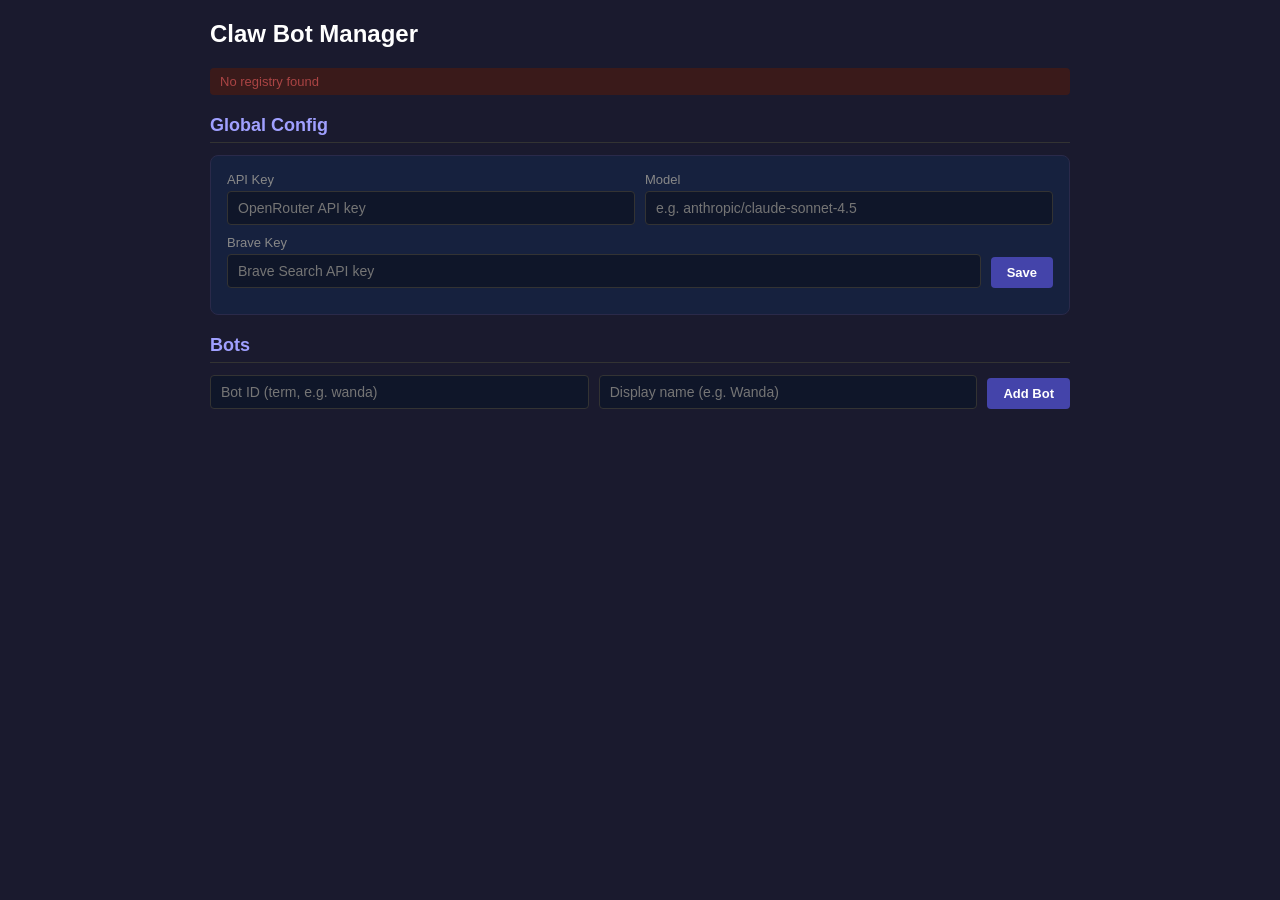
==== desk/web/claw-grub.html @ a97a6085 "refactor gui" ====
<!DOCTYPE html>
<html>
<head>
<meta charset="utf-8">
<title>Claw Bot Manager</title>
<meta name="viewport" content="width=device-width, initial-scale=1">
<style>
* { margin: 0; padding: 0; box-sizing: border-box; }
body { font-family: -apple-system, BlinkMacSystemFont, 'Segoe UI', sans-serif; background: #1a1a2e; color: #e0e0e0; }
.app { max-width: 900px; margin: 0 auto; padding: 20px; }
h1 { font-size: 24px; margin-bottom: 20px; color: #fff; }
h2 { font-size: 18px; margin: 20px 0 12px; color: #a0a0ff; border-bottom: 1px solid #333; padding-bottom: 6px; }
h3 { font-size: 15px; margin: 14px 0 8px; color: #8888cc; }
.card { background: #16213e; border-radius: 8px; padding: 16px; margin-bottom: 16px; border: 1px solid #2a2a4a; }
label { display: block; font-size: 13px; color: #888; margin-bottom: 4px; }
input, textarea, select { width: 100%; padding: 8px 10px; background: #0f1629; border: 1px solid #333; border-radius: 4px; color: #e0e0e0; font-family: inherit; font-size: 14px; margin-bottom: 10px; }
textarea { min-height: 100px; resize: vertical; }
input:focus, textarea:focus { border-color: #6666cc; outline: none; }
button { padding: 8px 16px; border-radius: 4px; border: none; cursor: pointer; font-size: 13px; font-weight: 600; }
.btn { background: #4444aa; color: #fff; }
.btn:hover { background: #5555cc; }
.btn-danger { background: #882222; color: #fff; }
.btn-danger:hover { background: #aa3333; }
.btn-sm { padding: 4px 10px; font-size: 12px; }
.row { display: flex; gap: 10px; align-items: flex-end; }
.row > * { flex: 1; }
.row > button { flex: 0 0 auto; margin-bottom: 10px; }
.tabs { display: flex; gap: 4px; margin-bottom: 16px; flex-wrap: wrap; }
.tab { padding: 8px 16px; border-radius: 4px 4px 0 0; background: #16213e; border: 1px solid #2a2a4a; border-bottom: none; color: #888; cursor: pointer; font-size: 14px; }
.tab.active { background: #1e2d50; color: #fff; border-color: #4444aa; }
.chip { display: inline-flex; align-items: center; gap: 6px; background: #0f1629; border: 1px solid #333; border-radius: 16px; padding: 4px 10px; margin: 2px; font-size: 13px; }
.chip button { background: none; color: #666; padding: 0; font-size: 16px; }
.chip button:hover { color: #f44; }
.status { padding: 6px 10px; border-radius: 4px; font-size: 13px; margin-bottom: 10px; }
.status.ok { background: #1a3a1a; color: #4a4; }
.status.err { background: #3a1a1a; color: #a44; }
.hidden { display: none; }
.masked { font-family: monospace; letter-spacing: 2px; }
</style>
</head>
<body>
<div class="app">
<h1>Claw Bot Manager</h1>
<div id="status" class="status ok">Loading...</div>

<h2>Global Config</h2>
<div class="card" id="global-config">
  <div class="row">
    <div><label>API Key</label><input type="password" id="cfg-api-key" placeholder="OpenRouter API key"></div>
    <div><label>Model</label><input id="cfg-model" placeholder="e.g. anthropic/claude-sonnet-4.5"></div>
  </div>
  <div class="row">
    <div><label>Brave Key</label><input type="password" id="cfg-brave-key" placeholder="Brave Search API key"></div>
    <button class="btn" onclick="saveGlobalConfig()">Save</button>
  </div>
</div>

<h2>Bots</h2>
<div class="row" style="margin-bottom:12px">
  <input id="new-bot-id" placeholder="Bot ID (term, e.g. wanda)">
  <input id="new-bot-name" placeholder="Display name (e.g. Wanda)">
  <button class="btn" onclick="addBot()">Add Bot</button>
</div>
<div class="tabs" id="bot-tabs"></div>
<div id="bot-panel" class="card hidden"></div>
</div>

<script>
const BASE = '/apps/claw/api';
let bots = {};
let currentBot = null;

async function api(path) {
  const r = await fetch(BASE + path);
  if (!r.ok) return null;
  const ct = r.headers.get('content-type') || '';
  return ct.includes('json') ? r.json() : r.text();
}

async function post(path, data) {
  const r = await fetch(BASE + path, {
    method: 'POST',
    headers: {'content-type': 'application/json'},
    body: JSON.stringify(data)
  });
  return r.ok;
}

function setStatus(msg, ok=true) {
  const el = document.getElementById('status');
  el.textContent = msg;
  el.className = 'status ' + (ok ? 'ok' : 'err');
}

async function loadAll() {
  try {
    const reg = await api('/file/bots-registry.json');
    if (!reg) { setStatus('No registry found', false); return; }
    bots = reg;
    const cfg = await api('/file/config.json');
    if (cfg) {
      document.getElementById('cfg-api-key').value = cfg.api_key || '';
      document.getElementById('cfg-model').value = cfg.model || '';
      document.getElementById('cfg-brave-key').value = cfg.brave_key || '';
    }
    renderBotTabs();
    setStatus('Connected');
  } catch(e) { setStatus('Error: ' + e.message, false); }
}

async function saveGlobalConfig() {
  const data = {
    api_key: document.getElementById('cfg-api-key').value,
    model: document.getElementById('cfg-model').value,
    brave_key: document.getElementById('cfg-brave-key').value
  };
  if (await post('/write-json', {path: [], name: 'config.json', data})) {
    setStatus('Global config saved');
  } else { setStatus('Failed to save config', false); }
}

function renderBotTabs() {
  const tabs = document.getElementById('bot-tabs');
  tabs.innerHTML = '';
  for (const [id, name] of Object.entries(bots)) {
    const tab = document.createElement('div');
    tab.className = 'tab' + (id === currentBot ? ' active' : '');
    tab.textContent = name || id;
    tab.onclick = () => selectBot(id);
    tabs.appendChild(tab);
  }
  if (currentBot && bots[currentBot]) loadBotPanel(currentBot);
  else document.getElementById('bot-panel').classList.add('hidden');
}

async function selectBot(id) {
  currentBot = id;
  renderBotTabs();
  await loadBotPanel(id);
}

async function loadBotPanel(id) {
  const panel = document.getElementById('bot-panel');
  panel.classList.remove('hidden');
  const cfg = await api('/file/bots/' + id + '/config.json') || {};
  const wl = cfg.whitelist || {};
  const cron = cfg.cron || [];

  // Load context files
  const identity = await api('/txt/bots/' + id + '/context/identity.txt') || '';
  const soul = await api('/txt/bots/' + id + '/context/soul.txt') || '';
  const agent = await api('/txt/bots/' + id + '/context/agent.txt') || '';
  const memory = await api('/txt/bots/' + id + '/context/memory.txt') || '';

  panel.innerHTML = `
    <div style="display:flex;justify-content:space-between;align-items:center;margin-bottom:12px">
      <h3 style="margin:0">Bot: ${id}</h3>
      <button class="btn-danger btn-sm" onclick="delBot('${id}')">Delete Bot</button>
    </div>

    <h3>Config</h3>
    <div class="row">
      <div><label>Name</label><input id="bot-name" value="${cfg.name || ''}"></div>
      <div><label>Avatar URL</label><input id="bot-avatar" value="${cfg.avatar || ''}"></div>
    </div>
    <div class="row">
      <div><label>Model Override</label><input id="bot-model" value="${cfg.model || ''}" placeholder="(uses global)"></div>
      <div><label>API Key Override</label><input type="password" id="bot-key" value="${cfg.api_key || ''}" placeholder="(uses global)"></div>
    </div>
    <div class="row">
      <div><label>Brave Key Override</label><input type="password" id="bot-brave" value="${cfg.brave_key || ''}" placeholder="(uses global)"></div>
      <button class="btn" onclick="saveBotConfig('${id}')">Save Config</button>
    </div>

    <h3>Context</h3>
    <label>Identity</label>
    <textarea id="ctx-identity" placeholder="Who is this bot?">${esc(identity)}</textarea>
    <label>Soul</label>
    <textarea id="ctx-soul" placeholder="Personality and voice">${esc(soul)}</textarea>
    <label>Agent Instructions</label>
    <textarea id="ctx-agent" placeholder="Behavioral rules and capabilities">${esc(agent)}</textarea>
    <label>Memory</label>
    <textarea id="ctx-memory" placeholder="Persistent memory">${esc(memory)}</textarea>
    <button class="btn" onclick="saveContext('${id}')">Save Context</button>

    <h3>Whitelist</h3>
    <p style="font-size:12px;color:#666;margin-bottom:8px">Empty = open to all. Add ships to restrict access.</p>
    <div id="wl-chips">
      ${Object.entries(wl).map(([ship, role]) =>
        `<span class="chip">${ship} <small>(${role})</small> <button onclick="removeWl('${id}','${ship}')">&times;</button></span>`
      ).join('')}
    </div>
    <div class="row" style="margin-top:8px">
      <input id="wl-ship" placeholder="~sampel-palnet">
      <select id="wl-role"><option value="owner">owner</option><option value="allowed">allowed</option></select>
      <button class="btn btn-sm" onclick="addWl('${id}')">Add</button>
    </div>

    <h3>Cron Jobs</h3>
    <div id="cron-list">
      ${cron.map((j, i) =>
        `<div class="chip" style="display:flex;width:100%;border-radius:4px;padding:8px">
          <code style="flex:0 0 140px">${j.schedule}</code>
          <span style="flex:1">${esc(j.prompt)}</span>
          <button onclick="removeCron('${id}', ${i})">&times;</button>
        </div>`
      ).join('')}
    </div>
    <div class="row" style="margin-top:8px">
      <input id="cron-schedule" placeholder="*/30 * * * *" style="flex:0 0 160px">
      <input id="cron-prompt" placeholder="Check the weather">
      <button class="btn btn-sm" onclick="addCron('${id}')">Add</button>
    </div>
  `;
}

function esc(s) { return (s||'').replace(/&/g,'&amp;').replace(/</g,'&lt;').replace(/>/g,'&gt;').replace(/"/g,'&quot;'); }

async function saveBotConfig(id) {
  // Preserve whitelist and cron from existing config
  const existing = await api('/file/bots/' + id + '/config.json') || {};
  const data = {
    name: document.getElementById('bot-name').value,
    avatar: document.getElementById('bot-avatar').value,
    model: document.getElementById('bot-model').value,
    api_key: document.getElementById('bot-key').value,
    brave_key: document.getElementById('bot-brave').value,
    whitelist: existing.whitelist || {},
    cron: existing.cron || []
  };
  if (await post('/write-json', {path: ['bots', id], name: 'config.json', data})) {
    setStatus('Bot config saved');
  } else { setStatus('Failed to save', false); }
}

async function saveContext(id) {
  const fields = ['identity', 'soul', 'agent', 'memory'];
  for (const f of fields) {
    const val = document.getElementById('ctx-' + f).value;
    await post('/write-txt', {path: ['bots', id, 'context'], name: f + '.txt', data: val});
  }
  setStatus('Context saved');
}

async function addWl(id) {
  const ship = document.getElementById('wl-ship').value.trim();
  const role = document.getElementById('wl-role').value;
  if (!ship) return;
  const cfg = await api('/file/bots/' + id + '/config.json') || {};
  cfg.whitelist = cfg.whitelist || {};
  cfg.whitelist[ship] = role;
  await post('/write-json', {path: ['bots', id], name: 'config.json', data: cfg});
  loadBotPanel(id);
}

async function removeWl(id, ship) {
  const cfg = await api('/file/bots/' + id + '/config.json') || {};
  if (cfg.whitelist) delete cfg.whitelist[ship];
  await post('/write-json', {path: ['bots', id], name: 'config.json', data: cfg});
  loadBotPanel(id);
}

async function addCron(id) {
  const schedule = document.getElementById('cron-schedule').value.trim();
  const prompt = document.getElementById('cron-prompt').value.trim();
  if (!schedule || !prompt) return;
  const cfg = await api('/file/bots/' + id + '/config.json') || {};
  cfg.cron = cfg.cron || [];
  cfg.cron.push({schedule, prompt});
  await post('/write-json', {path: ['bots', id], name: 'config.json', data: cfg});
  loadBotPanel(id);
}

async function removeCron(id, idx) {
  const cfg = await api('/file/bots/' + id + '/config.json') || {};
  if (cfg.cron) cfg.cron.splice(idx, 1);
  await post('/write-json', {path: ['bots', id], name: 'config.json', data: cfg});
  loadBotPanel(id);
}

async function addBot() {
  const id = document.getElementById('new-bot-id').value.trim();
  const name = document.getElementById('new-bot-name').value.trim();
  if (!id || !name) return;
  if (await post('/add-bot', {id, name})) {
    bots[id] = name;
    currentBot = id;
    document.getElementById('new-bot-id').value = '';
    document.getElementById('new-bot-name').value = '';
    renderBotTabs();
    loadBotPanel(id);
    setStatus('Bot "' + name + '" created');
  } else { setStatus('Failed to create bot', false); }
}

async function delBot(id) {
  if (!confirm('Delete bot "' + id + '"?')) return;
  if (await post('/del-bot', {id})) {
    delete bots[id];
    if (currentBot === id) currentBot = null;
    renderBotTabs();
    document.getElementById('bot-panel').classList.add('hidden');
    setStatus('Bot deleted');
  } else { setStatus('Failed to delete', false); }
}

loadAll();
</script>
</body>
</html>
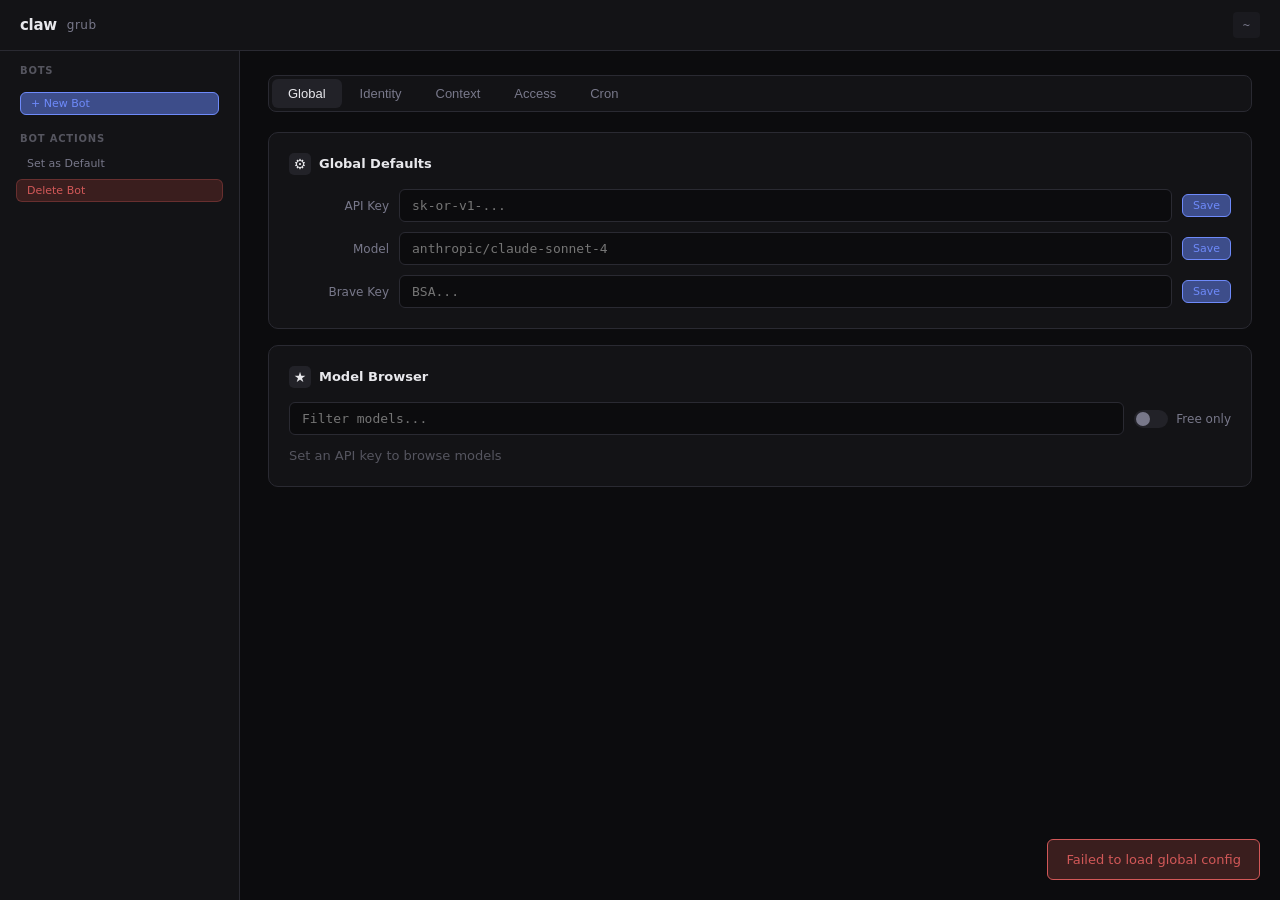
==== commit 36c6f434: "add debug output to mcp tool" ====
--- a/desk/web/claw-grub.html
+++ b/desk/web/claw-grub.html
@@ -1,310 +1,1386 @@
 <!DOCTYPE html>
-<html>
+<html lang="en">
 <head>
-<meta charset="utf-8">
-<title>Claw Bot Manager</title>
-<meta name="viewport" content="width=device-width, initial-scale=1">
-<style>
-* { margin: 0; padding: 0; box-sizing: border-box; }
-body { font-family: -apple-system, BlinkMacSystemFont, 'Segoe UI', sans-serif; background: #1a1a2e; color: #e0e0e0; }
-.app { max-width: 900px; margin: 0 auto; padding: 20px; }
-h1 { font-size: 24px; margin-bottom: 20px; color: #fff; }
-h2 { font-size: 18px; margin: 20px 0 12px; color: #a0a0ff; border-bottom: 1px solid #333; padding-bottom: 6px; }
-h3 { font-size: 15px; margin: 14px 0 8px; color: #8888cc; }
-.card { background: #16213e; border-radius: 8px; padding: 16px; margin-bottom: 16px; border: 1px solid #2a2a4a; }
-label { display: block; font-size: 13px; color: #888; margin-bottom: 4px; }
-input, textarea, select { width: 100%; padding: 8px 10px; background: #0f1629; border: 1px solid #333; border-radius: 4px; color: #e0e0e0; font-family: inherit; font-size: 14px; margin-bottom: 10px; }
-textarea { min-height: 100px; resize: vertical; }
-input:focus, textarea:focus { border-color: #6666cc; outline: none; }
-button { padding: 8px 16px; border-radius: 4px; border: none; cursor: pointer; font-size: 13px; font-weight: 600; }
-.btn { background: #4444aa; color: #fff; }
-.btn:hover { background: #5555cc; }
-.btn-danger { background: #882222; color: #fff; }
-.btn-danger:hover { background: #aa3333; }
-.btn-sm { padding: 4px 10px; font-size: 12px; }
-.row { display: flex; gap: 10px; align-items: flex-end; }
-.row > * { flex: 1; }
-.row > button { flex: 0 0 auto; margin-bottom: 10px; }
-.tabs { display: flex; gap: 4px; margin-bottom: 16px; flex-wrap: wrap; }
-.tab { padding: 8px 16px; border-radius: 4px 4px 0 0; background: #16213e; border: 1px solid #2a2a4a; border-bottom: none; color: #888; cursor: pointer; font-size: 14px; }
-.tab.active { background: #1e2d50; color: #fff; border-color: #4444aa; }
-.chip { display: inline-flex; align-items: center; gap: 6px; background: #0f1629; border: 1px solid #333; border-radius: 16px; padding: 4px 10px; margin: 2px; font-size: 13px; }
-.chip button { background: none; color: #666; padding: 0; font-size: 16px; }
-.chip button:hover { color: #f44; }
-.status { padding: 6px 10px; border-radius: 4px; font-size: 13px; margin-bottom: 10px; }
-.status.ok { background: #1a3a1a; color: #4a4; }
-.status.err { background: #3a1a1a; color: #a44; }
-.hidden { display: none; }
-.masked { font-family: monospace; letter-spacing: 2px; }
-</style>
+  <meta charset="utf-8">
+  <meta name="viewport" content="width=device-width, initial-scale=1">
+  <title>claw grub</title>
+  <style>
+    :root {
+      --bg-0: #0c0c0e;
+      --bg-1: #131316;
+      --bg-2: #1a1a1f;
+      --bg-3: #222228;
+      --border: #2a2a32;
+      --border-focus: #44446a;
+      --text-0: #e8e8ec;
+      --text-1: #b0b0b8;
+      --text-2: #78788a;
+      --text-3: #55555f;
+      --accent: #6e8afa;
+      --accent-dim: #3d4d8a;
+      --accent-glow: rgba(110,138,250,0.12);
+      --green: #5cb88a;
+      --green-dim: #1e3a2c;
+      --red: #d15858;
+      --red-dim: #3a1e1e;
+      --yellow: #d1a858;
+      --mono: 'SF Mono', 'Cascadia Code', 'Fira Code', Consolas, monospace;
+      --sans: -apple-system, BlinkMacSystemFont, 'Inter', 'Segoe UI', system-ui, sans-serif;
+    }
+    * { margin: 0; padding: 0; box-sizing: border-box; }
+    html { font-size: 14px; }
+    body {
+      font-family: var(--sans);
+      background: var(--bg-0);
+      color: var(--text-0);
+      line-height: 1.5;
+      min-height: 100vh;
+    }
+    ::selection { background: var(--accent-dim); color: var(--text-0); }
+    ::-webkit-scrollbar { width: 6px; height: 6px; }
+    ::-webkit-scrollbar-track { background: transparent; }
+    ::-webkit-scrollbar-thumb { background: var(--bg-3); border-radius: 3px; }
+    ::-webkit-scrollbar-thumb:hover { background: var(--border-focus); }
+
+    /* Layout */
+    .shell {
+      display: grid;
+      grid-template-columns: 240px 1fr;
+      grid-template-rows: auto 1fr;
+      min-height: 100vh;
+    }
+    .header {
+      grid-column: 1 / -1;
+      display: flex;
+      align-items: center;
+      justify-content: space-between;
+      padding: 12px 20px;
+      background: var(--bg-1);
+      border-bottom: 1px solid var(--border);
+    }
+    .header-left {
+      display: flex;
+      align-items: center;
+      gap: 10px;
+    }
+    .logo {
+      font-size: 15px;
+      font-weight: 700;
+      letter-spacing: -0.02em;
+      color: var(--text-0);
+    }
+    .logo-sub {
+      font-size: 12px;
+      font-weight: 400;
+      color: var(--text-2);
+      letter-spacing: 0.04em;
+    }
+    .header-right {
+      display: flex;
+      align-items: center;
+      gap: 10px;
+    }
+    .ship-badge {
+      font-family: var(--mono);
+      font-size: 12px;
+      color: var(--text-2);
+      background: var(--bg-2);
+      padding: 4px 10px;
+      border-radius: 4px;
+    }
+    .toast {
+      position: fixed;
+      bottom: 20px;
+      right: 20px;
+      padding: 10px 18px;
+      border-radius: 6px;
+      font-size: 13px;
+      font-weight: 500;
+      z-index: 1000;
+      opacity: 0;
+      transform: translateY(8px);
+      transition: opacity 0.2s, transform 0.2s;
+      pointer-events: none;
+    }
+    .toast.show { opacity: 1; transform: translateY(0); }
+    .toast.ok { background: var(--green-dim); color: var(--green); border: 1px solid var(--green); }
+    .toast.err { background: var(--red-dim); color: var(--red); border: 1px solid var(--red); }
+
+    /* Sidebar */
+    .sidebar {
+      background: var(--bg-1);
+      border-right: 1px solid var(--border);
+      padding: 12px 0;
+      overflow-y: auto;
+    }
+    .sidebar-section {
+      padding: 0 12px;
+      margin-bottom: 16px;
+    }
+    .sidebar-label {
+      font-size: 10px;
+      font-weight: 600;
+      color: var(--text-3);
+      text-transform: uppercase;
+      letter-spacing: 0.08em;
+      padding: 0 8px;
+      margin-bottom: 6px;
+    }
+    .bot-item {
+      display: flex;
+      align-items: center;
+      gap: 8px;
+      padding: 7px 10px;
+      border-radius: 6px;
+      cursor: pointer;
+      font-size: 13px;
+      color: var(--text-1);
+      transition: background 0.1s;
+    }
+    .bot-item:hover { background: var(--bg-2); }
+    .bot-item.active {
+      background: var(--accent-glow);
+      color: var(--text-0);
+    }
+    .bot-item .dot {
+      width: 8px;
+      height: 8px;
+      border-radius: 50%;
+      background: var(--accent-dim);
+      flex-shrink: 0;
+    }
+    .bot-item.active .dot { background: var(--accent); }
+    .bot-item .bot-label { flex: 1; min-width: 0; overflow: hidden; text-overflow: ellipsis; white-space: nowrap; }
+    .bot-item .default-mark {
+      font-size: 9px;
+      color: var(--accent);
+      background: var(--accent-glow);
+      padding: 1px 5px;
+      border-radius: 3px;
+      flex-shrink: 0;
+    }
+    .sidebar-actions {
+      display: flex;
+      gap: 6px;
+      padding: 8px 8px 0;
+    }
+
+    /* Main */
+    .main {
+      padding: 24px 28px;
+      overflow-y: auto;
+      max-height: calc(100vh - 49px);
+    }
+    .panel-nav {
+      display: flex;
+      gap: 2px;
+      margin-bottom: 20px;
+      background: var(--bg-1);
+      border-radius: 8px;
+      padding: 3px;
+      border: 1px solid var(--border);
+    }
+    .panel-tab {
+      padding: 7px 16px;
+      font-size: 13px;
+      font-weight: 500;
+      color: var(--text-2);
+      border-radius: 6px;
+      cursor: pointer;
+      transition: all 0.15s;
+      border: none;
+      background: none;
+    }
+    .panel-tab:hover { color: var(--text-1); background: var(--bg-2); }
+    .panel-tab.active {
+      color: var(--text-0);
+      background: var(--bg-3);
+    }
+    .panel { display: none; }
+    .panel.active { display: block; }
+
+    /* Cards */
+    .card {
+      background: var(--bg-1);
+      border: 1px solid var(--border);
+      border-radius: 10px;
+      padding: 20px;
+      margin-bottom: 16px;
+    }
+    .card-title {
+      font-size: 13px;
+      font-weight: 600;
+      color: var(--text-0);
+      margin-bottom: 14px;
+      display: flex;
+      align-items: center;
+      gap: 8px;
+    }
+    .card-title .icon {
+      font-size: 14px;
+      width: 22px;
+      height: 22px;
+      display: flex;
+      align-items: center;
+      justify-content: center;
+      background: var(--bg-3);
+      border-radius: 5px;
+    }
+
+    /* Form elements */
+    .field {
+      display: flex;
+      align-items: center;
+      gap: 10px;
+      margin-bottom: 10px;
+    }
+    .field:last-child { margin-bottom: 0; }
+    .field-label {
+      font-size: 12px;
+      font-weight: 500;
+      color: var(--text-2);
+      width: 100px;
+      flex-shrink: 0;
+      text-align: right;
+    }
+    .field-wide .field-label { width: 120px; }
+    input[type=text], input[type=password] {
+      flex: 1;
+      background: var(--bg-0);
+      border: 1px solid var(--border);
+      border-radius: 6px;
+      padding: 8px 12px;
+      color: var(--text-0);
+      font-size: 13px;
+      font-family: var(--mono);
+      outline: none;
+      transition: border-color 0.15s;
+      min-width: 0;
+    }
+    input:focus { border-color: var(--border-focus); }
+    input.masked { color: var(--text-3); }
+    textarea {
+      width: 100%;
+      background: var(--bg-0);
+      border: 1px solid var(--border);
+      border-radius: 6px;
+      padding: 10px 12px;
+      color: var(--text-0);
+      font-size: 13px;
+      font-family: var(--mono);
+      line-height: 1.6;
+      resize: vertical;
+      min-height: 120px;
+      outline: none;
+      transition: border-color 0.15s;
+    }
+    textarea:focus { border-color: var(--border-focus); }
+    select {
+      background: var(--bg-0);
+      border: 1px solid var(--border);
+      border-radius: 6px;
+      padding: 7px 10px;
+      color: var(--text-0);
+      font-size: 13px;
+      outline: none;
+      cursor: pointer;
+    }
+    select:focus { border-color: var(--border-focus); }
+
+    /* Buttons */
+    .btn {
+      display: inline-flex;
+      align-items: center;
+      gap: 5px;
+      padding: 6px 14px;
+      font-size: 12px;
+      font-weight: 500;
+      font-family: var(--sans);
+      border: 1px solid var(--border);
+      border-radius: 6px;
+      background: var(--bg-2);
+      color: var(--text-1);
+      cursor: pointer;
+      transition: all 0.12s;
+      white-space: nowrap;
+    }
+    .btn:hover { background: var(--bg-3); color: var(--text-0); }
+    .btn-sm { padding: 4px 10px; font-size: 11px; }
+    .btn-primary {
+      background: var(--accent-dim);
+      border-color: var(--accent);
+      color: var(--accent);
+    }
+    .btn-primary:hover { background: var(--accent); color: #fff; }
+    .btn-danger {
+      background: var(--red-dim);
+      border-color: rgba(209,88,88,0.3);
+      color: var(--red);
+    }
+    .btn-danger:hover { background: var(--red); color: #fff; }
+    .btn-ghost {
+      background: transparent;
+      border-color: transparent;
+      color: var(--text-2);
+    }
+    .btn-ghost:hover { color: var(--text-0); background: var(--bg-2); }
+
+    /* Tags */
+    .tag-list { display: flex; flex-wrap: wrap; gap: 6px; }
+    .tag {
+      display: inline-flex;
+      align-items: center;
+      gap: 6px;
+      background: var(--bg-2);
+      border: 1px solid var(--border);
+      border-radius: 5px;
+      padding: 4px 10px;
+      font-size: 12px;
+      color: var(--text-1);
+      font-family: var(--mono);
+    }
+    .tag .role {
+      font-family: var(--sans);
+      font-size: 10px;
+      font-weight: 600;
+      text-transform: uppercase;
+      letter-spacing: 0.04em;
+      padding: 1px 5px;
+      border-radius: 3px;
+    }
+    .tag .role.owner { background: var(--accent-glow); color: var(--accent); }
+    .tag .role.allowed { background: var(--bg-3); color: var(--text-2); }
+    .tag .x {
+      cursor: pointer;
+      color: var(--text-3);
+      font-size: 14px;
+      line-height: 1;
+      margin-left: 2px;
+    }
+    .tag .x:hover { color: var(--red); }
+
+    /* Context tabs */
+    .ctx-tabs {
+      display: flex;
+      gap: 2px;
+      margin-bottom: 12px;
+      flex-wrap: wrap;
+    }
+    .ctx-tab {
+      padding: 5px 12px;
+      font-size: 12px;
+      font-weight: 500;
+      color: var(--text-2);
+      border-radius: 5px;
+      cursor: pointer;
+      transition: all 0.12s;
+      background: var(--bg-2);
+      border: 1px solid transparent;
+    }
+    .ctx-tab:hover { color: var(--text-1); border-color: var(--border); }
+    .ctx-tab.active {
+      color: var(--accent);
+      background: var(--accent-glow);
+      border-color: var(--accent-dim);
+    }
+
+    /* Cron table */
+    .cron-row {
+      display: flex;
+      align-items: center;
+      gap: 12px;
+      padding: 10px 0;
+      border-bottom: 1px solid var(--bg-2);
+    }
+    .cron-row:last-child { border-bottom: none; }
+    .cron-schedule {
+      font-family: var(--mono);
+      font-size: 12px;
+      color: var(--accent);
+      background: var(--accent-glow);
+      padding: 3px 8px;
+      border-radius: 4px;
+      flex-shrink: 0;
+      min-width: 120px;
+    }
+    .cron-prompt {
+      flex: 1;
+      font-size: 13px;
+      color: var(--text-1);
+      min-width: 0;
+      overflow: hidden;
+      text-overflow: ellipsis;
+      white-space: nowrap;
+    }
+
+    /* Channel list */
+    .chan-row {
+      display: flex;
+      align-items: center;
+      justify-content: space-between;
+      padding: 8px 0;
+      border-bottom: 1px solid var(--bg-2);
+    }
+    .chan-row:last-child { border-bottom: none; }
+    .chan-name { font-size: 13px; color: var(--text-0); }
+    .chan-group { font-size: 11px; color: var(--text-3); }
+    .chan-nest { font-family: var(--mono); font-size: 11px; color: var(--text-3); }
+    .perm-toggle {
+      padding: 3px 10px;
+      border-radius: 4px;
+      font-size: 11px;
+      font-weight: 600;
+      cursor: pointer;
+      transition: all 0.12s;
+      border: none;
+    }
+    .perm-toggle.open { background: var(--green-dim); color: var(--green); }
+    .perm-toggle.wl { background: var(--bg-3); color: var(--text-2); }
+
+    /* Model browser */
+    .model-browser { max-height: 220px; overflow-y: auto; margin-top: 8px; }
+    .model-row {
+      padding: 8px 10px;
+      border-bottom: 1px solid var(--bg-2);
+      cursor: pointer;
+      transition: background 0.1s;
+      border-radius: 4px;
+    }
+    .model-row:hover { background: var(--bg-2); }
+    .model-name { font-size: 13px; color: var(--text-0); font-weight: 500; }
+    .model-id { font-family: var(--mono); font-size: 11px; color: var(--text-3); }
+    .model-info { font-size: 11px; color: var(--text-3); margin-top: 2px; display: flex; gap: 12px; }
+    .model-info .free { color: var(--green); }
+
+    /* Scroll container */
+    .scroll-box { max-height: 300px; overflow-y: auto; }
+
+    /* Empty state */
+    .empty { font-size: 13px; color: var(--text-3); padding: 12px 0; }
+
+    /* Separator */
+    .sep { height: 1px; background: var(--bg-2); margin: 14px 0; }
+
+    /* Toggle switch */
+    .toggle-wrap { display: flex; align-items: center; gap: 8px; }
+    .toggle {
+      position: relative;
+      width: 34px;
+      height: 18px;
+      background: var(--bg-3);
+      border-radius: 9px;
+      cursor: pointer;
+      transition: background 0.2s;
+      flex-shrink: 0;
+    }
+    .toggle.on { background: var(--accent-dim); }
+    .toggle::after {
+      content: '';
+      position: absolute;
+      top: 2px;
+      left: 2px;
+      width: 14px;
+      height: 14px;
+      background: var(--text-2);
+      border-radius: 50%;
+      transition: all 0.2s;
+    }
+    .toggle.on::after { left: 18px; background: var(--accent); }
+    .toggle-text { font-size: 12px; color: var(--text-2); }
+
+    /* Inline dialog */
+    .inline-form {
+      display: none;
+      padding: 12px;
+      margin-top: 8px;
+      background: var(--bg-2);
+      border: 1px solid var(--border);
+      border-radius: 8px;
+    }
+    .inline-form.show { display: block; }
+
+    /* Responsive */
+    @media (max-width: 768px) {
+      .shell { grid-template-columns: 1fr; }
+      .sidebar { display: none; }
+      .main { padding: 16px; }
+    }
+  </style>
 </head>
 <body>
-<div class="app">
-<h1>Claw Bot Manager</h1>
-<div id="status" class="status ok">Loading...</div>
-
-<h2>Global Config</h2>
-<div class="card" id="global-config">
-  <div class="row">
-    <div><label>API Key</label><input type="password" id="cfg-api-key" placeholder="OpenRouter API key"></div>
-    <div><label>Model</label><input id="cfg-model" placeholder="e.g. anthropic/claude-sonnet-4.5"></div>
+<div class="shell">
+  <!-- Header -->
+  <div class="header">
+    <div class="header-left">
+      <span class="logo">claw</span>
+      <span class="logo-sub">grub</span>
+    </div>
+    <div class="header-right">
+      <span class="ship-badge" id="ship-name">~</span>
+    </div>
   </div>
-  <div class="row">
-    <div><label>Brave Key</label><input type="password" id="cfg-brave-key" placeholder="Brave Search API key"></div>
-    <button class="btn" onclick="saveGlobalConfig()">Save</button>
+
+  <!-- Sidebar: Bot List -->
+  <div class="sidebar">
+    <div class="sidebar-section">
+      <div class="sidebar-label">Bots</div>
+      <div id="bot-list"></div>
+      <div class="sidebar-actions">
+        <button class="btn btn-sm btn-primary" style="flex:1" onclick="showAddBot()">+ New Bot</button>
+      </div>
+      <div class="inline-form" id="add-bot-form">
+        <div class="field">
+          <input type="text" id="new-bot-id" placeholder="bot-id" style="flex:1;font-size:12px;padding:6px 10px">
+        </div>
+        <div style="display:flex;gap:6px;margin-top:8px">
+          <button class="btn btn-sm btn-primary" onclick="confirmAddBot()">Create</button>
+          <button class="btn btn-sm" onclick="hideAddBot()">Cancel</button>
+        </div>
+      </div>
+    </div>
+
+    <div class="sidebar-section">
+      <div class="sidebar-label">Bot Actions</div>
+      <div style="display:flex;flex-direction:column;gap:4px;padding:0 4px">
+        <button class="btn btn-sm btn-ghost" onclick="setDefaultBot()">Set as Default</button>
+        <button class="btn btn-sm btn-danger" onclick="showDelBot()">Delete Bot</button>
+      </div>
+      <div class="inline-form" id="del-bot-form">
+        <div style="font-size:12px;color:var(--red);margin-bottom:8px" id="del-bot-msg"></div>
+        <div style="display:flex;gap:6px">
+          <button class="btn btn-sm btn-danger" onclick="confirmDelBot()">Confirm</button>
+          <button class="btn btn-sm" onclick="hideDelBot()">Cancel</button>
+        </div>
+      </div>
+    </div>
+  </div>
+
+  <!-- Main Content -->
+  <div class="main">
+    <!-- Panel navigation tabs -->
+    <div class="panel-nav">
+      <button class="panel-tab active" data-panel="global" onclick="switchPanel('global')">Global</button>
+      <button class="panel-tab" data-panel="identity" onclick="switchPanel('identity')">Identity</button>
+      <button class="panel-tab" data-panel="context" onclick="switchPanel('context')">Context</button>
+      <button class="panel-tab" data-panel="access" onclick="switchPanel('access')">Access</button>
+      <button class="panel-tab" data-panel="cron" onclick="switchPanel('cron')">Cron</button>
+    </div>
+
+    <!-- PANEL: Global Config -->
+    <div class="panel active" id="panel-global">
+      <div class="card">
+        <div class="card-title"><span class="icon">&#9881;</span> Global Defaults</div>
+        <div class="field">
+          <span class="field-label">API Key</span>
+          <input type="text" id="g-api-key" placeholder="sk-or-v1-..." onfocus="unmask(this)">
+          <button class="btn btn-sm btn-primary" onclick="saveGlobalKey()">Save</button>
+        </div>
+        <div class="field">
+          <span class="field-label">Model</span>
+          <input type="text" id="g-model" placeholder="anthropic/claude-sonnet-4">
+          <button class="btn btn-sm btn-primary" onclick="saveGlobalModel()">Save</button>
+        </div>
+        <div class="field">
+          <span class="field-label">Brave Key</span>
+          <input type="text" id="g-brave-key" placeholder="BSA..." onfocus="unmask(this)">
+          <button class="btn btn-sm btn-primary" onclick="saveGlobalBrave()">Save</button>
+        </div>
+      </div>
+
+      <div class="card">
+        <div class="card-title"><span class="icon">&#9733;</span> Model Browser</div>
+        <div class="field">
+          <input type="text" id="g-model-filter" placeholder="Filter models..." oninput="renderGlobalModels()" style="flex:1">
+          <div class="toggle-wrap">
+            <div class="toggle" id="g-free-toggle" onclick="gFreeOnly=!gFreeOnly;this.classList.toggle('on',gFreeOnly);renderGlobalModels()"></div>
+            <span class="toggle-text">Free only</span>
+          </div>
+        </div>
+        <div class="model-browser" id="g-model-list">
+          <span class="empty">Set an API key to browse models</span>
+        </div>
+      </div>
+    </div>
+
+    <!-- PANEL: Bot Identity -->
+    <div class="panel" id="panel-identity">
+      <div class="card">
+        <div class="card-title"><span class="icon">&#9673;</span> Bot Identity</div>
+        <div class="field">
+          <span class="field-label">Name</span>
+          <input type="text" id="b-name" placeholder="Display name">
+          <button class="btn btn-sm btn-primary" onclick="saveBotName()">Save</button>
+        </div>
+        <div class="field">
+          <span class="field-label">Avatar URL</span>
+          <input type="text" id="b-avatar" placeholder="https://... (optional)">
+          <button class="btn btn-sm btn-primary" onclick="saveBotAvatar()">Save</button>
+        </div>
+      </div>
+      <div class="card">
+        <div class="card-title"><span class="icon">&#9881;</span> Model Override</div>
+        <div class="field">
+          <span class="field-label">Model</span>
+          <input type="text" id="b-model" placeholder="(uses global default)">
+          <button class="btn btn-sm btn-primary" onclick="saveBotModel()">Save</button>
+          <button class="btn btn-sm" onclick="clearBotModel()">Clear</button>
+        </div>
+        <div class="field">
+          <input type="text" id="b-model-filter" placeholder="Filter models..." oninput="renderBotModels()" style="flex:1">
+          <div class="toggle-wrap">
+            <div class="toggle" id="b-free-toggle" onclick="bFreeOnly=!bFreeOnly;this.classList.toggle('on',bFreeOnly);renderBotModels()"></div>
+            <span class="toggle-text">Free only</span>
+          </div>
+        </div>
+        <div class="model-browser" id="b-model-list"></div>
+      </div>
+      <div class="card">
+        <div class="card-title"><span class="icon">&#128273;</span> Key Overrides</div>
+        <div class="field">
+          <span class="field-label">API Key</span>
+          <input type="text" id="b-api-key" placeholder="(uses global default)" onfocus="unmask(this)">
+          <button class="btn btn-sm btn-primary" onclick="saveBotKey()">Save</button>
+          <button class="btn btn-sm" onclick="clearBotKey()">Clear</button>
+        </div>
+        <div class="field">
+          <span class="field-label">Brave Key</span>
+          <input type="text" id="b-brave-key" placeholder="(uses global default)" onfocus="unmask(this)">
+          <button class="btn btn-sm btn-primary" onclick="saveBotBrave()">Save</button>
+          <button class="btn btn-sm" onclick="clearBotBrave()">Clear</button>
+        </div>
+      </div>
+    </div>
+
+    <!-- PANEL: Context Files -->
+    <div class="panel" id="panel-context">
+      <div class="card">
+        <div class="card-title"><span class="icon">&#128196;</span> Context Files</div>
+        <div class="ctx-tabs" id="ctx-tabs"></div>
+        <textarea id="ctx-editor" rows="12" placeholder="Select or create a context field..."></textarea>
+        <div style="display:flex;align-items:center;justify-content:space-between;margin-top:10px">
+          <div style="display:flex;align-items:center;gap:6px">
+            <input type="text" id="new-ctx-key" placeholder="new-field" style="width:140px;font-size:12px;padding:6px 10px">
+            <button class="btn btn-sm" onclick="addCtxField()">+ Add</button>
+          </div>
+          <div style="display:flex;gap:6px">
+            <button class="btn btn-sm btn-danger" onclick="delCtxField()">Delete</button>
+            <button class="btn btn-sm btn-primary" onclick="saveCtxField()">Save</button>
+          </div>
+        </div>
+      </div>
+    </div>
+
+    <!-- PANEL: Access (Whitelist + Channel Perms) -->
+    <div class="panel" id="panel-access">
+      <div class="card">
+        <div class="card-title"><span class="icon">&#128274;</span> Whitelist</div>
+        <div class="tag-list" id="wl-tags"></div>
+        <div class="sep"></div>
+        <div class="field">
+          <input type="text" id="wl-ship" placeholder="~sampel-palnet" style="flex:1">
+          <select id="wl-role">
+            <option value="owner">owner</option>
+            <option value="allowed">allowed</option>
+          </select>
+          <button class="btn btn-sm btn-primary" onclick="addWhitelistShip()">Add</button>
+        </div>
+      </div>
+
+      <div class="card">
+        <div class="card-title"><span class="icon">&#128481;</span> Channel Permissions</div>
+        <div class="field">
+          <input type="text" id="chan-filter" placeholder="Filter channels..." oninput="renderChannels()" style="flex:1">
+        </div>
+        <div class="scroll-box" id="chan-list">
+          <span class="empty">Loading channels...</span>
+        </div>
+      </div>
+    </div>
+
+    <!-- PANEL: Cron -->
+    <div class="panel" id="panel-cron">
+      <div class="card">
+        <div class="card-title"><span class="icon">&#9201;</span> Scheduled Tasks</div>
+        <div id="cron-list"><span class="empty">No scheduled tasks</span></div>
+        <div class="sep"></div>
+        <div class="field field-wide">
+          <span class="field-label">Schedule</span>
+          <input type="text" id="cron-schedule" placeholder="*/30 * * * *" style="width:160px">
+          <span style="font-size:11px;color:var(--text-3)">min hr dom mon dow</span>
+        </div>
+        <div class="field field-wide">
+          <span class="field-label">Prompt</span>
+          <input type="text" id="cron-prompt" placeholder="Check for updates and summarize" style="flex:1">
+        </div>
+        <div style="margin-top:8px">
+          <button class="btn btn-primary" onclick="addCronJob()">Add Task</button>
+        </div>
+      </div>
+    </div>
   </div>
 </div>
 
-<h2>Bots</h2>
-<div class="row" style="margin-bottom:12px">
-  <input id="new-bot-id" placeholder="Bot ID (term, e.g. wanda)">
-  <input id="new-bot-name" placeholder="Display name (e.g. Wanda)">
-  <button class="btn" onclick="addBot()">Add Bot</button>
-</div>
-<div class="tabs" id="bot-tabs"></div>
-<div id="bot-panel" class="card hidden"></div>
-</div>
+<!-- Toast notification -->
+<div class="toast" id="toast"></div>
 
 <script>
-const BASE = '/apps/claw/api';
-let bots = {};
-let currentBot = null;
-
-async function api(path) {
-  const r = await fetch(BASE + path);
-  if (!r.ok) return null;
-  const ct = r.headers.get('content-type') || '';
-  return ct.includes('json') ? r.json() : r.text();
-}
-
-async function post(path, data) {
-  const r = await fetch(BASE + path, {
+// ---- State ----
+var API = '/apps/claw/api';
+var currentBot = null;
+var defaultBotId = null;
+var botMap = {};
+var ctxData = {};
+var activeCtxTab = null;
+var allChannels = [];
+var allModels = [];
+var cachedApiKey = '';
+var gFreeOnly = false;
+var bFreeOnly = false;
+var currentPanel = 'global';
+var shipName = '~';
+
+// ---- Helpers ----
+
+function api(path) {
+  return fetch(API + path, { credentials: 'include' }).then(function(r) {
+    if (!r.ok) throw new Error(r.statusText);
+    return r.json();
+  });
+}
+
+function post(body) {
+  return fetch(API + '/action', {
     method: 'POST',
-    headers: {'content-type': 'application/json'},
-    body: JSON.stringify(data)
+    credentials: 'include',
+    headers: { 'content-type': 'application/json' },
+    body: JSON.stringify(body)
+  }).then(function(r) {
+    if (!r.ok) throw new Error(r.statusText);
+    return r.text();
   });
-  return r.ok;
-}
-
-function setStatus(msg, ok=true) {
-  const el = document.getElementById('status');
+}
+
+function toast(msg, ok) {
+  var el = document.getElementById('toast');
   el.textContent = msg;
-  el.className = 'status ' + (ok ? 'ok' : 'err');
-}
-
-async function loadAll() {
-  try {
-    const reg = await api('/file/bots-registry.json');
-    if (!reg) { setStatus('No registry found', false); return; }
-    bots = reg;
-    const cfg = await api('/file/config.json');
-    if (cfg) {
-      document.getElementById('cfg-api-key').value = cfg.api_key || '';
-      document.getElementById('cfg-model').value = cfg.model || '';
-      document.getElementById('cfg-brave-key').value = cfg.brave_key || '';
-    }
-    renderBotTabs();
-    setStatus('Connected');
-  } catch(e) { setStatus('Error: ' + e.message, false); }
-}
-
-async function saveGlobalConfig() {
-  const data = {
-    api_key: document.getElementById('cfg-api-key').value,
-    model: document.getElementById('cfg-model').value,
-    brave_key: document.getElementById('cfg-brave-key').value
-  };
-  if (await post('/write-json', {path: [], name: 'config.json', data})) {
-    setStatus('Global config saved');
-  } else { setStatus('Failed to save config', false); }
-}
-
-function renderBotTabs() {
-  const tabs = document.getElementById('bot-tabs');
-  tabs.innerHTML = '';
-  for (const [id, name] of Object.entries(bots)) {
-    const tab = document.createElement('div');
-    tab.className = 'tab' + (id === currentBot ? ' active' : '');
-    tab.textContent = name || id;
-    tab.onclick = () => selectBot(id);
-    tabs.appendChild(tab);
+  el.className = 'toast show ' + (ok ? 'ok' : 'err');
+  clearTimeout(el._t);
+  el._t = setTimeout(function() { el.className = 'toast'; }, 2500);
+}
+
+function maskKey(k) {
+  if (!k || k.length < 4) return '';
+  return '\u2022\u2022\u2022\u2022\u2022\u2022\u2022\u2022' + k.slice(-4);
+}
+
+function showMasked(el, key) {
+  if (!key) { el.value = ''; el.classList.remove('masked'); delete el.dataset.hasKey; return; }
+  el.value = maskKey(key);
+  el.classList.add('masked');
+  el.dataset.hasKey = '1';
+}
+
+function unmask(el) {
+  if (el.dataset.hasKey === '1') {
+    el.value = '';
+    el.classList.remove('masked');
+    delete el.dataset.hasKey;
   }
-  if (currentBot && bots[currentBot]) loadBotPanel(currentBot);
-  else document.getElementById('bot-panel').classList.add('hidden');
-}
-
-async function selectBot(id) {
+}
+
+function esc(s) {
+  var d = document.createElement('div');
+  d.textContent = s;
+  return d.innerHTML;
+}
+
+// ---- Panel navigation ----
+
+function switchPanel(name) {
+  currentPanel = name;
+  document.querySelectorAll('.panel').forEach(function(p) { p.classList.remove('active'); });
+  document.querySelectorAll('.panel-tab').forEach(function(t) { t.classList.remove('active'); });
+  var panel = document.getElementById('panel-' + name);
+  if (panel) panel.classList.add('active');
+  document.querySelectorAll('.panel-tab').forEach(function(t) {
+    if (t.getAttribute('data-panel') === name) t.classList.add('active');
+  });
+}
+
+// ---- Ship name ----
+
+function loadShipName() {
+  fetch('/~/name', { credentials: 'include' }).then(function(r) {
+    if (r.ok) return r.text();
+    throw new Error();
+  }).then(function(t) {
+    shipName = '~' + t.trim().replace(/^~/, '');
+    document.getElementById('ship-name').textContent = shipName;
+  }).catch(function() {});
+}
+
+// ---- Bot list ----
+
+function loadBots() {
+  return api('/bots').then(function(data) {
+    botMap = data.bots || {};
+    defaultBotId = data.default || 'default';
+    if (!currentBot || !botMap[currentBot]) {
+      currentBot = defaultBotId;
+    }
+    renderBotList();
+  }).catch(function() {
+    toast('Failed to load bots', false);
+  });
+}
+
+function renderBotList() {
+  var el = document.getElementById('bot-list');
+  var ids = Object.keys(botMap).sort(function(a, b) {
+    if (a === defaultBotId) return -1;
+    if (b === defaultBotId) return 1;
+    return a.localeCompare(b);
+  });
+  if (!ids.length) {
+    el.innerHTML = '<div class="empty" style="padding:8px 10px">No bots configured</div>';
+    return;
+  }
+  el.innerHTML = ids.map(function(id) {
+    var b = botMap[id];
+    var name = b.name || id;
+    var isDefault = id === defaultBotId;
+    var isActive = id === currentBot;
+    return '<div class="bot-item' + (isActive ? ' active' : '') + '" data-id="' + esc(id) + '" onclick="selectBot(\'' + esc(id) + '\')">' +
+      '<span class="dot"></span>' +
+      '<span class="bot-label">' + esc(name) + '</span>' +
+      (isDefault ? '<span class="default-mark">default</span>' : '') +
+      '</div>';
+  }).join('');
+}
+
+function selectBot(id) {
   currentBot = id;
-  renderBotTabs();
-  await loadBotPanel(id);
-}
-
-async function loadBotPanel(id) {
-  const panel = document.getElementById('bot-panel');
-  panel.classList.remove('hidden');
-  const cfg = await api('/file/bots/' + id + '/config.json') || {};
-  const wl = cfg.whitelist || {};
-  const cron = cfg.cron || [];
-
-  // Load context files
-  const identity = await api('/txt/bots/' + id + '/context/identity.txt') || '';
-  const soul = await api('/txt/bots/' + id + '/context/soul.txt') || '';
-  const agent = await api('/txt/bots/' + id + '/context/agent.txt') || '';
-  const memory = await api('/txt/bots/' + id + '/context/memory.txt') || '';
-
-  panel.innerHTML = `
-    <div style="display:flex;justify-content:space-between;align-items:center;margin-bottom:12px">
-      <h3 style="margin:0">Bot: ${id}</h3>
-      <button class="btn-danger btn-sm" onclick="delBot('${id}')">Delete Bot</button>
-    </div>
-
-    <h3>Config</h3>
-    <div class="row">
-      <div><label>Name</label><input id="bot-name" value="${cfg.name || ''}"></div>
-      <div><label>Avatar URL</label><input id="bot-avatar" value="${cfg.avatar || ''}"></div>
-    </div>
-    <div class="row">
-      <div><label>Model Override</label><input id="bot-model" value="${cfg.model || ''}" placeholder="(uses global)"></div>
-      <div><label>API Key Override</label><input type="password" id="bot-key" value="${cfg.api_key || ''}" placeholder="(uses global)"></div>
-    </div>
-    <div class="row">
-      <div><label>Brave Key Override</label><input type="password" id="bot-brave" value="${cfg.brave_key || ''}" placeholder="(uses global)"></div>
-      <button class="btn" onclick="saveBotConfig('${id}')">Save Config</button>
-    </div>
-
-    <h3>Context</h3>
-    <label>Identity</label>
-    <textarea id="ctx-identity" placeholder="Who is this bot?">${esc(identity)}</textarea>
-    <label>Soul</label>
-    <textarea id="ctx-soul" placeholder="Personality and voice">${esc(soul)}</textarea>
-    <label>Agent Instructions</label>
-    <textarea id="ctx-agent" placeholder="Behavioral rules and capabilities">${esc(agent)}</textarea>
-    <label>Memory</label>
-    <textarea id="ctx-memory" placeholder="Persistent memory">${esc(memory)}</textarea>
-    <button class="btn" onclick="saveContext('${id}')">Save Context</button>
-
-    <h3>Whitelist</h3>
-    <p style="font-size:12px;color:#666;margin-bottom:8px">Empty = open to all. Add ships to restrict access.</p>
-    <div id="wl-chips">
-      ${Object.entries(wl).map(([ship, role]) =>
-        `<span class="chip">${ship} <small>(${role})</small> <button onclick="removeWl('${id}','${ship}')">&times;</button></span>`
-      ).join('')}
-    </div>
-    <div class="row" style="margin-top:8px">
-      <input id="wl-ship" placeholder="~sampel-palnet">
-      <select id="wl-role"><option value="owner">owner</option><option value="allowed">allowed</option></select>
-      <button class="btn btn-sm" onclick="addWl('${id}')">Add</button>
-    </div>
-
-    <h3>Cron Jobs</h3>
-    <div id="cron-list">
-      ${cron.map((j, i) =>
-        `<div class="chip" style="display:flex;width:100%;border-radius:4px;padding:8px">
-          <code style="flex:0 0 140px">${j.schedule}</code>
-          <span style="flex:1">${esc(j.prompt)}</span>
-          <button onclick="removeCron('${id}', ${i})">&times;</button>
-        </div>`
-      ).join('')}
-    </div>
-    <div class="row" style="margin-top:8px">
-      <input id="cron-schedule" placeholder="*/30 * * * *" style="flex:0 0 160px">
-      <input id="cron-prompt" placeholder="Check the weather">
-      <button class="btn btn-sm" onclick="addCron('${id}')">Add</button>
-    </div>
-  `;
-}
-
-function esc(s) { return (s||'').replace(/&/g,'&amp;').replace(/</g,'&lt;').replace(/>/g,'&gt;').replace(/"/g,'&quot;'); }
-
-async function saveBotConfig(id) {
-  // Preserve whitelist and cron from existing config
-  const existing = await api('/file/bots/' + id + '/config.json') || {};
-  const data = {
-    name: document.getElementById('bot-name').value,
-    avatar: document.getElementById('bot-avatar').value,
-    model: document.getElementById('bot-model').value,
-    api_key: document.getElementById('bot-key').value,
-    brave_key: document.getElementById('bot-brave').value,
-    whitelist: existing.whitelist || {},
-    cron: existing.cron || []
-  };
-  if (await post('/write-json', {path: ['bots', id], name: 'config.json', data})) {
-    setStatus('Bot config saved');
-  } else { setStatus('Failed to save', false); }
-}
-
-async function saveContext(id) {
-  const fields = ['identity', 'soul', 'agent', 'memory'];
-  for (const f of fields) {
-    const val = document.getElementById('ctx-' + f).value;
-    await post('/write-txt', {path: ['bots', id, 'context'], name: f + '.txt', data: val});
+  renderBotList();
+  loadBotConfig();
+}
+
+function showAddBot() {
+  document.getElementById('add-bot-form').classList.add('show');
+  document.getElementById('new-bot-id').focus();
+}
+
+function hideAddBot() {
+  document.getElementById('add-bot-form').classList.remove('show');
+  document.getElementById('new-bot-id').value = '';
+}
+
+function confirmAddBot() {
+  var raw = document.getElementById('new-bot-id').value.trim().toLowerCase();
+  var id = raw.replace(/[^a-z0-9-]/g, '-').replace(/-+/g, '-').replace(/^-|-$/g, '');
+  if (!id) return toast('Bot ID required', false);
+  post({ action: 'add-bot', id: id }).then(function() {
+    hideAddBot();
+    return loadBots();
+  }).then(function() {
+    currentBot = id;
+    renderBotList();
+    loadBotConfig();
+    toast('Bot "' + id + '" created', true);
+  }).catch(function() { toast('Failed to create bot', false); });
+}
+
+function showDelBot() {
+  if (!currentBot) return;
+  if (currentBot === defaultBotId) return toast('Cannot delete the default bot', false);
+  document.getElementById('del-bot-msg').textContent = 'Delete "' + currentBot + '"? This cannot be undone.';
+  document.getElementById('del-bot-form').classList.add('show');
+}
+
+function hideDelBot() {
+  document.getElementById('del-bot-form').classList.remove('show');
+}
+
+function confirmDelBot() {
+  hideDelBot();
+  var doomed = currentBot;
+  post({ action: 'del-bot', id: doomed }).then(function() {
+    toast('Bot "' + doomed + '" deleted', true);
+    currentBot = defaultBotId;
+    return loadBots();
+  }).then(function() {
+    loadBotConfig();
+  }).catch(function() { toast('Failed to delete bot', false); });
+}
+
+function setDefaultBot() {
+  if (!currentBot) return;
+  if (currentBot === defaultBotId) return toast('Already the default', false);
+  post({ action: 'set-default-bot', id: currentBot }).then(function() {
+    defaultBotId = currentBot;
+    return loadBots();
+  }).then(function() {
+    toast('"' + currentBot + '" is now the default', true);
+  }).catch(function() { toast('Failed to set default', false); });
+}
+
+// ---- Global config ----
+
+function loadGlobalConfig() {
+  return api('/config').then(function(c) {
+    document.getElementById('g-model').value = c.model || '';
+    showMasked(document.getElementById('g-api-key'), c['api-key'] || '');
+    showMasked(document.getElementById('g-brave-key'), c['brave-key'] || '');
+    if (c['api-key']) fetchModels(c['api-key']);
+  }).catch(function() {
+    toast('Failed to load global config', false);
+  });
+}
+
+function saveGlobalKey() {
+  var el = document.getElementById('g-api-key');
+  var v = el.value;
+  if (!v || el.dataset.hasKey === '1') return;
+  post({ action: 'set-key', key: v }).then(function() {
+    showMasked(el, v);
+    toast('API key saved', true);
+    cachedApiKey = '';
+    fetchModels(v);
+  }).catch(function() { toast('Failed to save API key', false); });
+}
+
+function saveGlobalModel() {
+  var v = document.getElementById('g-model').value.trim();
+  if (!v) return toast('Model required', false);
+  post({ action: 'set-model', model: v }).then(function() {
+    toast('Default model updated', true);
+  }).catch(function() { toast('Failed to save model', false); });
+}
+
+function saveGlobalBrave() {
+  var el = document.getElementById('g-brave-key');
+  var v = el.value;
+  if (!v || el.dataset.hasKey === '1') return;
+  post({ action: 'set-brave-key', key: v }).then(function() {
+    showMasked(el, v);
+    toast('Brave key saved', true);
+  }).catch(function() { toast('Failed to save Brave key', false); });
+}
+
+// ---- Model browser ----
+
+function fetchModels(apiKey) {
+  if (!apiKey || apiKey.length < 10) return;
+  if (cachedApiKey === apiKey && allModels.length) { renderGlobalModels(); renderBotModels(); return; }
+  cachedApiKey = apiKey;
+  fetch('https://openrouter.ai/api/v1/models', {
+    headers: { 'Authorization': 'Bearer ' + apiKey }
+  }).then(function(r) {
+    if (!r.ok) throw new Error();
+    return r.json();
+  }).then(function(data) {
+    allModels = (data.data || []).sort(function(a, b) { return (a.name || '').localeCompare(b.name || ''); });
+    renderGlobalModels();
+    renderBotModels();
+  }).catch(function() {});
+}
+
+function fmtCost(v) {
+  var n = parseFloat(v || '0');
+  if (n === 0) return 'free';
+  return '$' + (n * 1e6).toFixed(2);
+}
+
+function renderModelList(models, targetId, filterId, freeFlag, selectFn) {
+  var el = document.getElementById(targetId);
+  var filter = (document.getElementById(filterId).value || '').toLowerCase();
+  var list = models.filter(function(m) {
+    return (m.name || '').toLowerCase().indexOf(filter) !== -1 ||
+           (m.id || '').toLowerCase().indexOf(filter) !== -1;
+  });
+  if (freeFlag) list = list.filter(function(m) { return parseFloat(m.pricing && m.pricing.prompt || '1') === 0; });
+  if (!list.length) { el.innerHTML = '<span class="empty">No models found</span>'; return; }
+  el.innerHTML = list.slice(0, 60).map(function(m) {
+    var pi = fmtCost(m.pricing && m.pricing.prompt);
+    var po = fmtCost(m.pricing && m.pricing.completion);
+    var ctx = m.context_length ? (m.context_length / 1000).toFixed(0) + 'k' : '?';
+    var isFree = parseFloat(m.pricing && m.pricing.prompt || '1') === 0;
+    var safeId = m.id.replace(/\\/g, '\\\\').replace(/'/g, "\\'");
+    return '<div class="model-row" onclick="' + selectFn + '(\'' + safeId + '\')">' +
+      '<div class="model-name">' + esc(m.name || m.id) + '</div>' +
+      '<div class="model-id">' + esc(m.id) + '</div>' +
+      '<div class="model-info">' +
+        '<span>in: ' + pi + '/M</span>' +
+        '<span>out: ' + po + '/M</span>' +
+        '<span>ctx: ' + ctx + '</span>' +
+        (isFree ? '<span class="free">FREE</span>' : '') +
+      '</div></div>';
+  }).join('');
+}
+
+function renderGlobalModels() { renderModelList(allModels, 'g-model-list', 'g-model-filter', gFreeOnly, 'pickGlobalModel'); }
+function renderBotModels() { renderModelList(allModels, 'b-model-list', 'b-model-filter', bFreeOnly, 'pickBotModel'); }
+
+function pickGlobalModel(id) {
+  document.getElementById('g-model').value = id;
+  document.getElementById('g-model-filter').value = '';
+}
+
+function pickBotModel(id) {
+  document.getElementById('b-model').value = id;
+  document.getElementById('b-model-filter').value = '';
+}
+
+// ---- Bot config ----
+
+function loadBotConfig() {
+  if (!currentBot) return;
+  Promise.all([
+    api('/bot/' + currentBot + '/config'),
+    api('/bot/' + currentBot + '/context')
+  ]).then(function(results) {
+    var cfg = results[0];
+    var ctx = results[1];
+    // Identity
+    document.getElementById('b-name').value = cfg.name || '';
+    document.getElementById('b-avatar').value = cfg.avatar || '';
+    document.getElementById('b-model').value = cfg.model || '';
+    showMasked(document.getElementById('b-api-key'), cfg['api-key'] || '');
+    showMasked(document.getElementById('b-brave-key'), cfg['brave-key'] || '');
+
+    // Whitelist
+    renderWhitelist(cfg.whitelist || {});
+
+    // Context
+    ctxData = ctx || {};
+    activeCtxTab = null;
+    renderCtxTabs();
+
+    // Load cron and channels
+    loadCronJobs();
+    loadChannels();
+  }).catch(function() {
+    toast('Failed to load bot config', false);
+  });
+}
+
+// ---- Bot identity saves ----
+
+function saveBotName() {
+  var v = document.getElementById('b-name').value.trim();
+  post({ action: 'bot-set-name', id: currentBot, name: v }).then(function() {
+    toast('Name updated', true);
+    return loadBots();
+  }).catch(function() { toast('Failed to save name', false); });
+}
+
+function saveBotAvatar() {
+  var v = document.getElementById('b-avatar').value.trim();
+  post({ action: 'bot-set-avatar', id: currentBot, avatar: v }).then(function() {
+    toast(v ? 'Avatar set' : 'Avatar cleared', true);
+  }).catch(function() { toast('Failed to save avatar', false); });
+}
+
+function saveBotModel() {
+  var v = document.getElementById('b-model').value.trim();
+  post({ action: 'bot-set-model', id: currentBot, model: v }).then(function() {
+    toast(v ? 'Model override: ' + v : 'Using global default', true);
+  }).catch(function() { toast('Failed to save model', false); });
+}
+
+function clearBotModel() {
+  document.getElementById('b-model').value = '';
+  post({ action: 'bot-set-model', id: currentBot, model: '' }).then(function() {
+    toast('Using global default model', true);
+  }).catch(function() { toast('Failed to clear model', false); });
+}
+
+function saveBotKey() {
+  var el = document.getElementById('b-api-key');
+  var v = el.value;
+  if (!v || el.dataset.hasKey === '1') return;
+  post({ action: 'bot-set-key', id: currentBot, key: v }).then(function() {
+    showMasked(el, v);
+    toast('Bot API key saved', true);
+  }).catch(function() { toast('Failed to save key', false); });
+}
+
+function clearBotKey() {
+  post({ action: 'bot-set-key', id: currentBot, key: '' }).then(function() {
+    showMasked(document.getElementById('b-api-key'), '');
+    toast('Using global API key', true);
+  }).catch(function() { toast('Failed to clear key', false); });
+}
+
+function saveBotBrave() {
+  var el = document.getElementById('b-brave-key');
+  var v = el.value;
+  if (!v || el.dataset.hasKey === '1') return;
+  post({ action: 'bot-set-brave-key', id: currentBot, key: v }).then(function() {
+    showMasked(el, v);
+    toast('Bot Brave key saved', true);
+  }).catch(function() { toast('Failed to save key', false); });
+}
+
+function clearBotBrave() {
+  post({ action: 'bot-set-brave-key', id: currentBot, key: '' }).then(function() {
+    showMasked(document.getElementById('b-brave-key'), '');
+    toast('Using global Brave key', true);
+  }).catch(function() { toast('Failed to clear key', false); });
+}
+
+// ---- Whitelist ----
+
+function renderWhitelist(wl) {
+  var el = document.getElementById('wl-tags');
+  var entries = Object.entries(wl);
+  if (!entries.length) {
+    el.innerHTML = '<span class="empty">No ships whitelisted</span>';
+    return;
   }
-  setStatus('Context saved');
-}
-
-async function addWl(id) {
-  const ship = document.getElementById('wl-ship').value.trim();
-  const role = document.getElementById('wl-role').value;
-  if (!ship) return;
-  const cfg = await api('/file/bots/' + id + '/config.json') || {};
-  cfg.whitelist = cfg.whitelist || {};
-  cfg.whitelist[ship] = role;
-  await post('/write-json', {path: ['bots', id], name: 'config.json', data: cfg});
-  loadBotPanel(id);
-}
-
-async function removeWl(id, ship) {
-  const cfg = await api('/file/bots/' + id + '/config.json') || {};
-  if (cfg.whitelist) delete cfg.whitelist[ship];
-  await post('/write-json', {path: ['bots', id], name: 'config.json', data: cfg});
-  loadBotPanel(id);
-}
-
-async function addCron(id) {
-  const schedule = document.getElementById('cron-schedule').value.trim();
-  const prompt = document.getElementById('cron-prompt').value.trim();
-  if (!schedule || !prompt) return;
-  const cfg = await api('/file/bots/' + id + '/config.json') || {};
-  cfg.cron = cfg.cron || [];
-  cfg.cron.push({schedule, prompt});
-  await post('/write-json', {path: ['bots', id], name: 'config.json', data: cfg});
-  loadBotPanel(id);
-}
-
-async function removeCron(id, idx) {
-  const cfg = await api('/file/bots/' + id + '/config.json') || {};
-  if (cfg.cron) cfg.cron.splice(idx, 1);
-  await post('/write-json', {path: ['bots', id], name: 'config.json', data: cfg});
-  loadBotPanel(id);
-}
-
-async function addBot() {
-  const id = document.getElementById('new-bot-id').value.trim();
-  const name = document.getElementById('new-bot-name').value.trim();
-  if (!id || !name) return;
-  if (await post('/add-bot', {id, name})) {
-    bots[id] = name;
-    currentBot = id;
-    document.getElementById('new-bot-id').value = '';
-    document.getElementById('new-bot-name').value = '';
-    renderBotTabs();
-    loadBotPanel(id);
-    setStatus('Bot "' + name + '" created');
-  } else { setStatus('Failed to create bot', false); }
-}
-
-async function delBot(id) {
-  if (!confirm('Delete bot "' + id + '"?')) return;
-  if (await post('/del-bot', {id})) {
-    delete bots[id];
-    if (currentBot === id) currentBot = null;
-    renderBotTabs();
-    document.getElementById('bot-panel').classList.add('hidden');
-    setStatus('Bot deleted');
-  } else { setStatus('Failed to delete', false); }
-}
-
-loadAll();
+  el.innerHTML = entries.map(function(e) {
+    var s = e[0], r = e[1];
+    return '<span class="tag">' + esc(s) +
+      ' <span class="role ' + r + '">' + r + '</span>' +
+      ' <span class="x" onclick="delWhitelistShip(\'' + esc(s).replace(/'/g, "\\'") + '\')">&times;</span></span>';
+  }).join('');
+}
+
+function addWhitelistShip() {
+  var ship = document.getElementById('wl-ship').value.trim();
+  var role = document.getElementById('wl-role').value;
+  if (!ship) return toast('Ship required', false);
+  post({ action: 'bot-add-ship', id: currentBot, ship: ship, role: role }).then(function() {
+    document.getElementById('wl-ship').value = '';
+    toast(ship + ' added as ' + role, true);
+    loadBotConfig();
+  }).catch(function() { toast('Failed to add ship', false); });
+}
+
+function delWhitelistShip(ship) {
+  post({ action: 'bot-del-ship', id: currentBot, ship: ship }).then(function() {
+    toast(ship + ' removed', true);
+    loadBotConfig();
+  }).catch(function() { toast('Failed to remove ship', false); });
+}
+
+// ---- Context files ----
+
+function renderCtxTabs() {
+  var el = document.getElementById('ctx-tabs');
+  var keys = Object.keys(ctxData);
+  // Sort with standard fields first
+  var order = ['identity', 'soul', 'agent', 'memory'];
+  keys.sort(function(a, b) {
+    var ai = order.indexOf(a);
+    var bi = order.indexOf(b);
+    if (ai >= 0 && bi >= 0) return ai - bi;
+    if (ai >= 0) return -1;
+    if (bi >= 0) return 1;
+    return a.localeCompare(b);
+  });
+  if (!activeCtxTab && keys.length) activeCtxTab = keys[0];
+  el.innerHTML = keys.map(function(k) {
+    return '<span class="ctx-tab' + (k === activeCtxTab ? ' active' : '') + '" onclick="selectCtxTab(\'' + esc(k) + '\')">' + esc(k) + '</span>';
+  }).join('');
+  var editor = document.getElementById('ctx-editor');
+  if (activeCtxTab && ctxData[activeCtxTab] !== undefined) {
+    editor.value = ctxData[activeCtxTab];
+    editor.placeholder = 'Edit ' + activeCtxTab + '...';
+  } else {
+    editor.value = '';
+    editor.placeholder = 'Select or create a context field...';
+  }
+}
+
+function selectCtxTab(k) {
+  // Buffer current edit before switching
+  if (activeCtxTab && ctxData[activeCtxTab] !== undefined) {
+    ctxData[activeCtxTab] = document.getElementById('ctx-editor').value;
+  }
+  activeCtxTab = k;
+  renderCtxTabs();
+}
+
+function saveCtxField() {
+  if (!activeCtxTab) return toast('No field selected', false);
+  var content = document.getElementById('ctx-editor').value;
+  post({ action: 'bot-set-context', id: currentBot, field: activeCtxTab, content: content }).then(function() {
+    ctxData[activeCtxTab] = content;
+    toast(activeCtxTab + ' saved', true);
+  }).catch(function() { toast('Failed to save', false); });
+}
+
+function delCtxField() {
+  if (!activeCtxTab) return toast('No field selected', false);
+  post({ action: 'bot-del-context', id: currentBot, field: activeCtxTab }).then(function() {
+    delete ctxData[activeCtxTab];
+    var keys = Object.keys(ctxData);
+    activeCtxTab = keys.length ? keys[0] : null;
+    renderCtxTabs();
+    toast('Field deleted', true);
+  }).catch(function() { toast('Failed to delete', false); });
+}
+
+function addCtxField() {
+  var raw = document.getElementById('new-ctx-key').value.trim().toLowerCase();
+  var key = raw.replace(/[^a-z0-9-]/g, '-').replace(/-+/g, '-').replace(/^-|-$/g, '');
+  if (!key) return toast('Field name required', false);
+  if (ctxData[key] !== undefined) {
+    activeCtxTab = key;
+    renderCtxTabs();
+    return;
+  }
+  post({ action: 'bot-set-context', id: currentBot, field: key, content: '' }).then(function() {
+    ctxData[key] = '';
+    activeCtxTab = key;
+    document.getElementById('new-ctx-key').value = '';
+    renderCtxTabs();
+    toast('Field "' + key + '" created', true);
+  }).catch(function() { toast('Failed to create field', false); });
+}
+
+// ---- Channel permissions ----
+
+function loadChannels() {
+  var el = document.getElementById('chan-list');
+  allChannels = [];
+  fetch('/~/scry/groups/groups/light.json', { credentials: 'include' }).then(function(r) {
+    if (!r.ok) throw new Error();
+    return r.json();
+  }).then(function(groups) {
+    for (var flag in groups) {
+      if (!groups.hasOwnProperty(flag)) continue;
+      var group = groups[flag];
+      var gtitle = (group && group.meta && group.meta.title) || flag;
+      var chans = (group && group.channels) || {};
+      for (var nest in chans) {
+        if (!chans.hasOwnProperty(nest)) continue;
+        if (nest.indexOf('chat/') !== 0) continue;
+        var ch = chans[nest];
+        allChannels.push({ nest: nest, title: (ch && ch.meta && ch.meta.title) || nest, gtitle: gtitle, perm: 'whitelist' });
+      }
+    }
+    // Fetch current perms
+    return api('/channel-perms').catch(function() { return {}; });
+  }).then(function(perms) {
+    for (var ch in (perms || {})) {
+      if (!perms.hasOwnProperty(ch)) continue;
+      var c = allChannels.find(function(x) { return x.nest === ch; });
+      if (c) c.perm = perms[ch];
+    }
+    renderChannels();
+  }).catch(function() {
+    el.innerHTML = '<span class="empty">Could not load channels</span>';
+  });
+}
+
+function renderChannels() {
+  var el = document.getElementById('chan-list');
+  var filter = (document.getElementById('chan-filter').value || '').toLowerCase();
+  var filtered = allChannels.filter(function(c) {
+    return c.nest.toLowerCase().indexOf(filter) !== -1 ||
+           c.title.toLowerCase().indexOf(filter) !== -1 ||
+           c.gtitle.toLowerCase().indexOf(filter) !== -1;
+  });
+  if (!filtered.length) {
+    el.innerHTML = '<span class="empty">No channels found</span>';
+    return;
+  }
+  el.innerHTML = filtered.map(function(c) {
+    var isOpen = c.perm === 'open';
+    var safeNest = c.nest.replace(/\\/g, '\\\\').replace(/'/g, "\\'");
+    return '<div class="chan-row">' +
+      '<div>' +
+        '<div class="chan-name">' + esc(c.title) +
+          (c.gtitle ? ' <span class="chan-group">in ' + esc(c.gtitle) + '</span>' : '') +
+        '</div>' +
+        '<div class="chan-nest">' + esc(c.nest) + '</div>' +
+      '</div>' +
+      '<span class="perm-toggle ' + (isOpen ? 'open' : 'wl') + '" onclick="toggleChannelPerm(\'' + safeNest + '\', \'' + (isOpen ? 'whitelist' : 'open') + '\')">' +
+        (isOpen ? 'open' : 'whitelist') +
+      '</span></div>';
+  }).join('');
+}
+
+function toggleChannelPerm(nest, newPerm) {
+  post({ action: 'bot-set-channel-perm', id: currentBot, channel: nest, perm: newPerm }).then(function() {
+    var c = allChannels.find(function(x) { return x.nest === nest; });
+    if (c) c.perm = newPerm;
+    renderChannels();
+    toast(nest.split('/').pop() + ' -> ' + newPerm, true);
+  }).catch(function() { toast('Failed to update permission', false); });
+}
+
+// ---- Cron jobs ----
+
+function loadCronJobs() {
+  var el = document.getElementById('cron-list');
+  api('/cron-jobs').then(function(jobs) {
+    if (!jobs || !jobs.length) {
+      el.innerHTML = '<span class="empty">No scheduled tasks</span>';
+      return;
+    }
+    el.innerHTML = jobs.map(function(j) {
+      return '<div class="cron-row">' +
+        '<span class="cron-schedule">' + esc(j.schedule || '?') + '</span>' +
+        '<span class="cron-prompt">' + esc(j.prompt) + '</span>' +
+        '<button class="btn btn-sm btn-danger" onclick="delCronJob(' + j.id + ')">&times;</button>' +
+      '</div>';
+    }).join('');
+  }).catch(function() {
+    el.innerHTML = '<span class="empty">Could not load cron jobs</span>';
+  });
+}
+
+function addCronJob() {
+  var schedule = document.getElementById('cron-schedule').value.trim();
+  var prompt = document.getElementById('cron-prompt').value.trim();
+  if (!schedule || !prompt) return toast('Schedule and prompt required', false);
+  if (schedule.split(/\s+/).length !== 5) return toast('Need 5 fields: min hr dom mon dow', false);
+  post({ action: 'bot-cron-add', id: currentBot, schedule: schedule, prompt: prompt }).then(function() {
+    document.getElementById('cron-schedule').value = '';
+    document.getElementById('cron-prompt').value = '';
+    toast('Task scheduled', true);
+    loadCronJobs();
+  }).catch(function() { toast('Failed to add cron job', false); });
+}
+
+function delCronJob(id) {
+  post({ action: 'bot-cron-remove', id: currentBot, 'cron-id': id }).then(function() {
+    toast('Task removed', true);
+    loadCronJobs();
+  }).catch(function() { toast('Failed to remove task', false); });
+}
+
+// ---- Keyboard shortcuts ----
+
+document.addEventListener('keydown', function(e) {
+  // Ctrl/Cmd+S to save current context
+  if ((e.ctrlKey || e.metaKey) && e.key === 's') {
+    e.preventDefault();
+    if (currentPanel === 'context' && activeCtxTab) {
+      saveCtxField();
+    }
+  }
+});
+
+// Enter to submit in add-bot input
+document.getElementById('new-bot-id').addEventListener('keydown', function(e) {
+  if (e.key === 'Enter') confirmAddBot();
+});
+
+// ---- Init ----
+
+function init() {
+  loadShipName();
+  loadBots().then(function() {
+    return loadGlobalConfig();
+  }).then(function() {
+    if (currentBot) loadBotConfig();
+  });
+}
+
+init();
 </script>
 </body>
 </html>
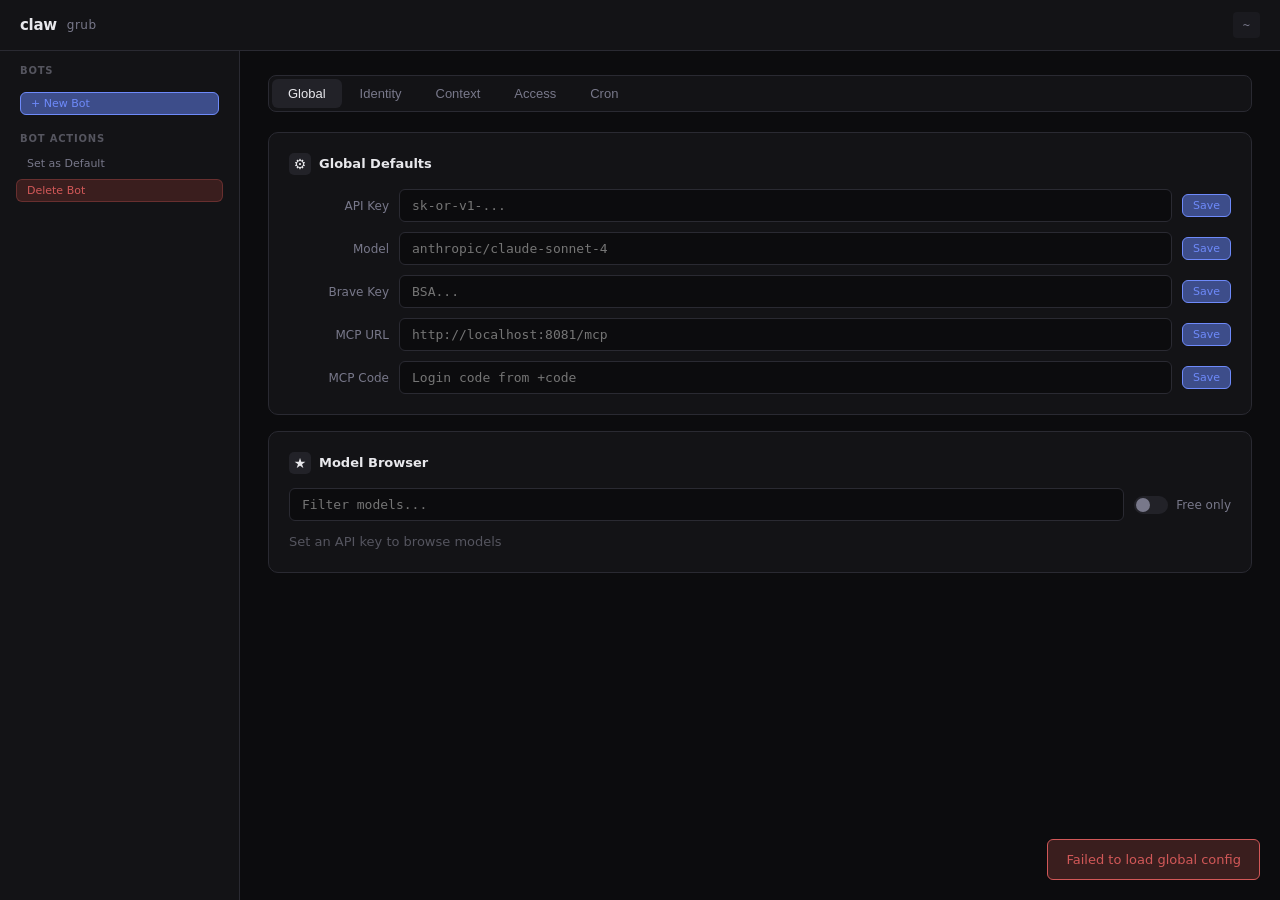
==== commit 0c468dc6: "use mcp over http; show token breakdowns" ====
--- a/desk/web/claw-grub.html
+++ b/desk/web/claw-grub.html
@@ -585,6 +585,16 @@
           <input type="text" id="g-brave-key" placeholder="BSA..." onfocus="unmask(this)">
           <button class="btn btn-sm btn-primary" onclick="saveGlobalBrave()">Save</button>
         </div>
+        <div class="field">
+          <span class="field-label">MCP URL</span>
+          <input type="text" id="g-mcp-url" placeholder="http://localhost:8081/mcp">
+          <button class="btn btn-sm btn-primary" onclick="saveGlobalField('mcp_url','g-mcp-url')">Save</button>
+        </div>
+        <div class="field">
+          <span class="field-label">MCP Code</span>
+          <input type="text" id="g-mcp-code" placeholder="Login code from +code" onfocus="unmask(this)">
+          <button class="btn btn-sm btn-primary" onclick="saveGlobalField('mcp_code','g-mcp-code')">Save</button>
+        </div>
       </div>
 
       <div class="card">
@@ -928,8 +938,10 @@
 function loadGlobalConfig() {
   return api('/config').then(function(c) {
     document.getElementById('g-model').value = c.model || '';
-    showMasked(document.getElementById('g-api-key'), c['api-key'] || '');
-    showMasked(document.getElementById('g-brave-key'), c['brave-key'] || '');
+    showMasked(document.getElementById('g-api-key'), c['api_key'] || c['api-key'] || '');
+    showMasked(document.getElementById('g-brave-key'), c['brave_key'] || c['brave-key'] || '');
+    document.getElementById('g-mcp-url').value = c['mcp_url'] || 'http://localhost:8081/mcp';
+    showMasked(document.getElementById('g-mcp-code'), c['mcp_code'] || '');
     if (c['api-key']) fetchModels(c['api-key']);
   }).catch(function() {
     toast('Failed to load global config', false);
@@ -964,6 +976,16 @@
     showMasked(el, v);
     toast('Brave key saved', true);
   }).catch(function() { toast('Failed to save Brave key', false); });
+}
+
+function saveGlobalField(field, elId) {
+  var el = document.getElementById(elId);
+  var v = el.value;
+  if (el.dataset.hasKey === '1') return;
+  post({ action: 'set-global-field', field: field, value: v }).then(function() {
+    if (field.indexOf('code') >= 0 || field.indexOf('key') >= 0) showMasked(el, v);
+    toast(field + ' saved', true);
+  }).catch(function() { toast('Failed to save ' + field, false); });
 }
 
 // ---- Model browser ----
